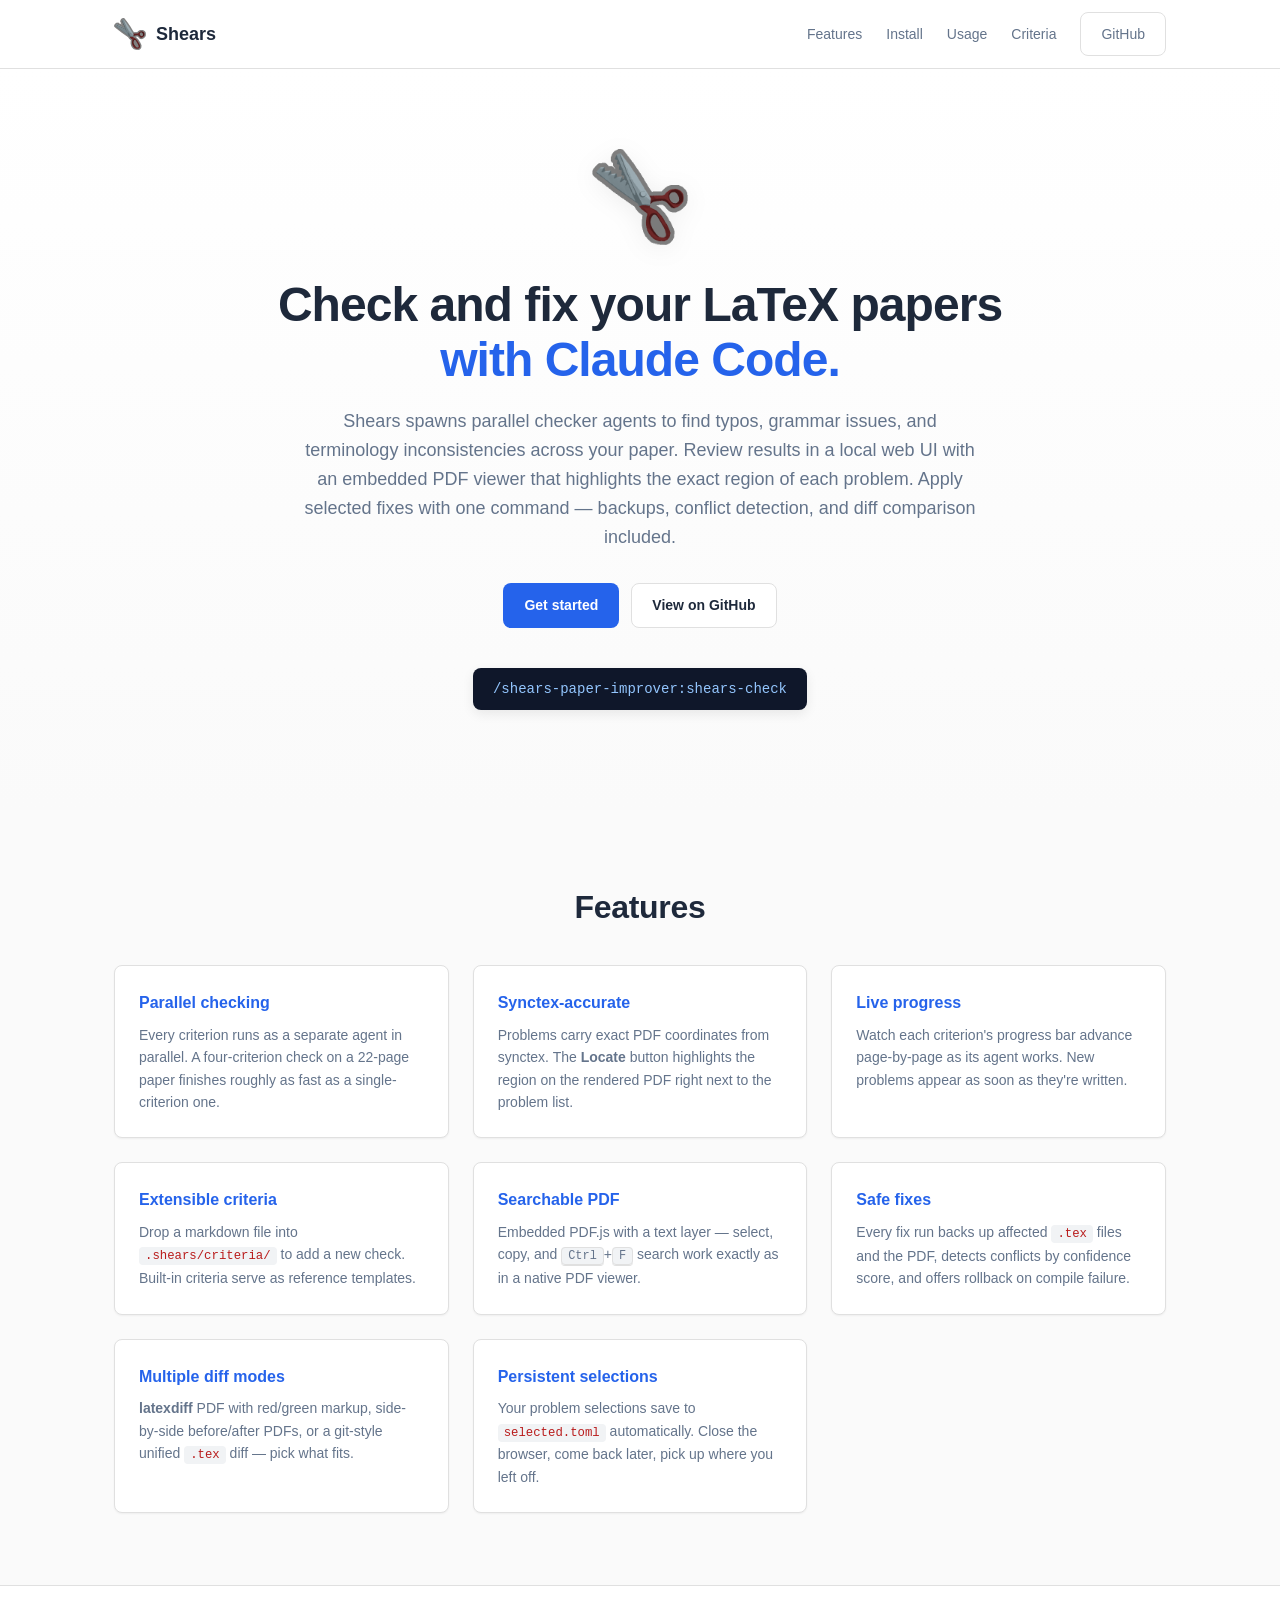
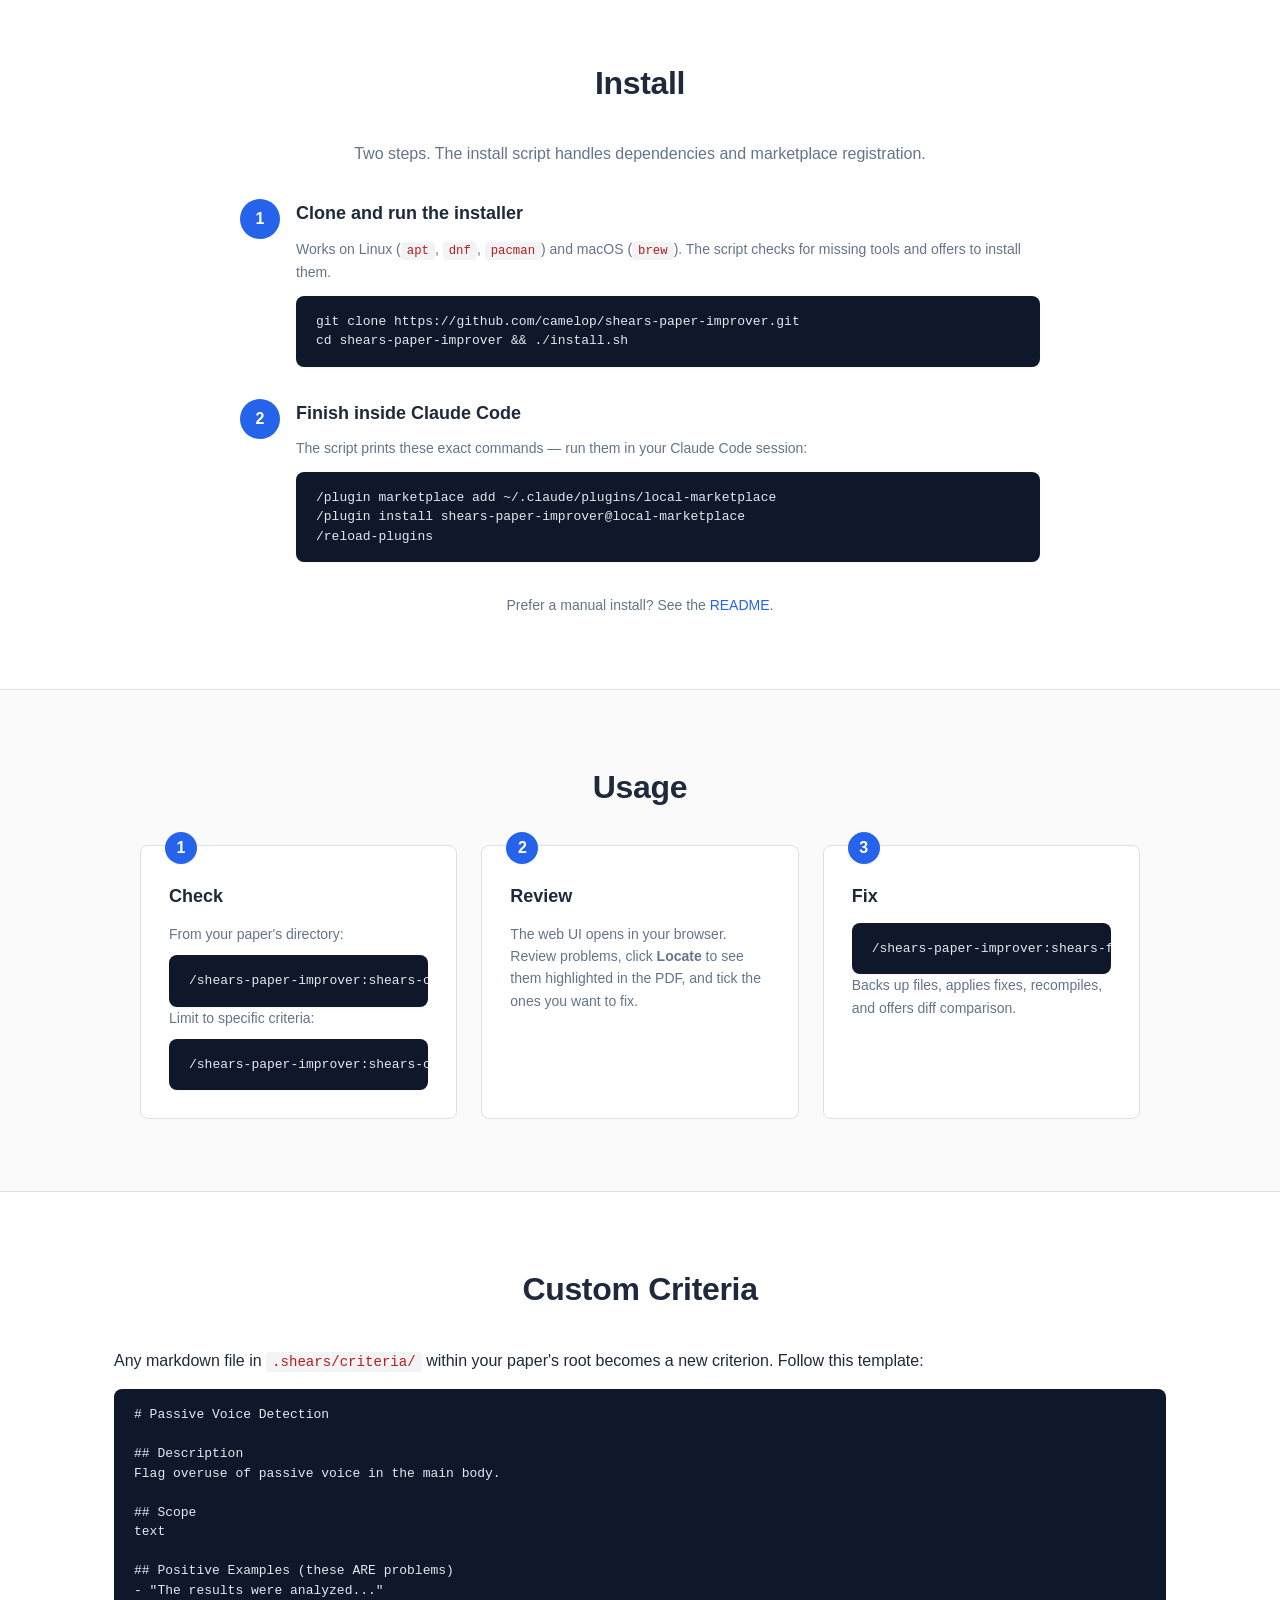
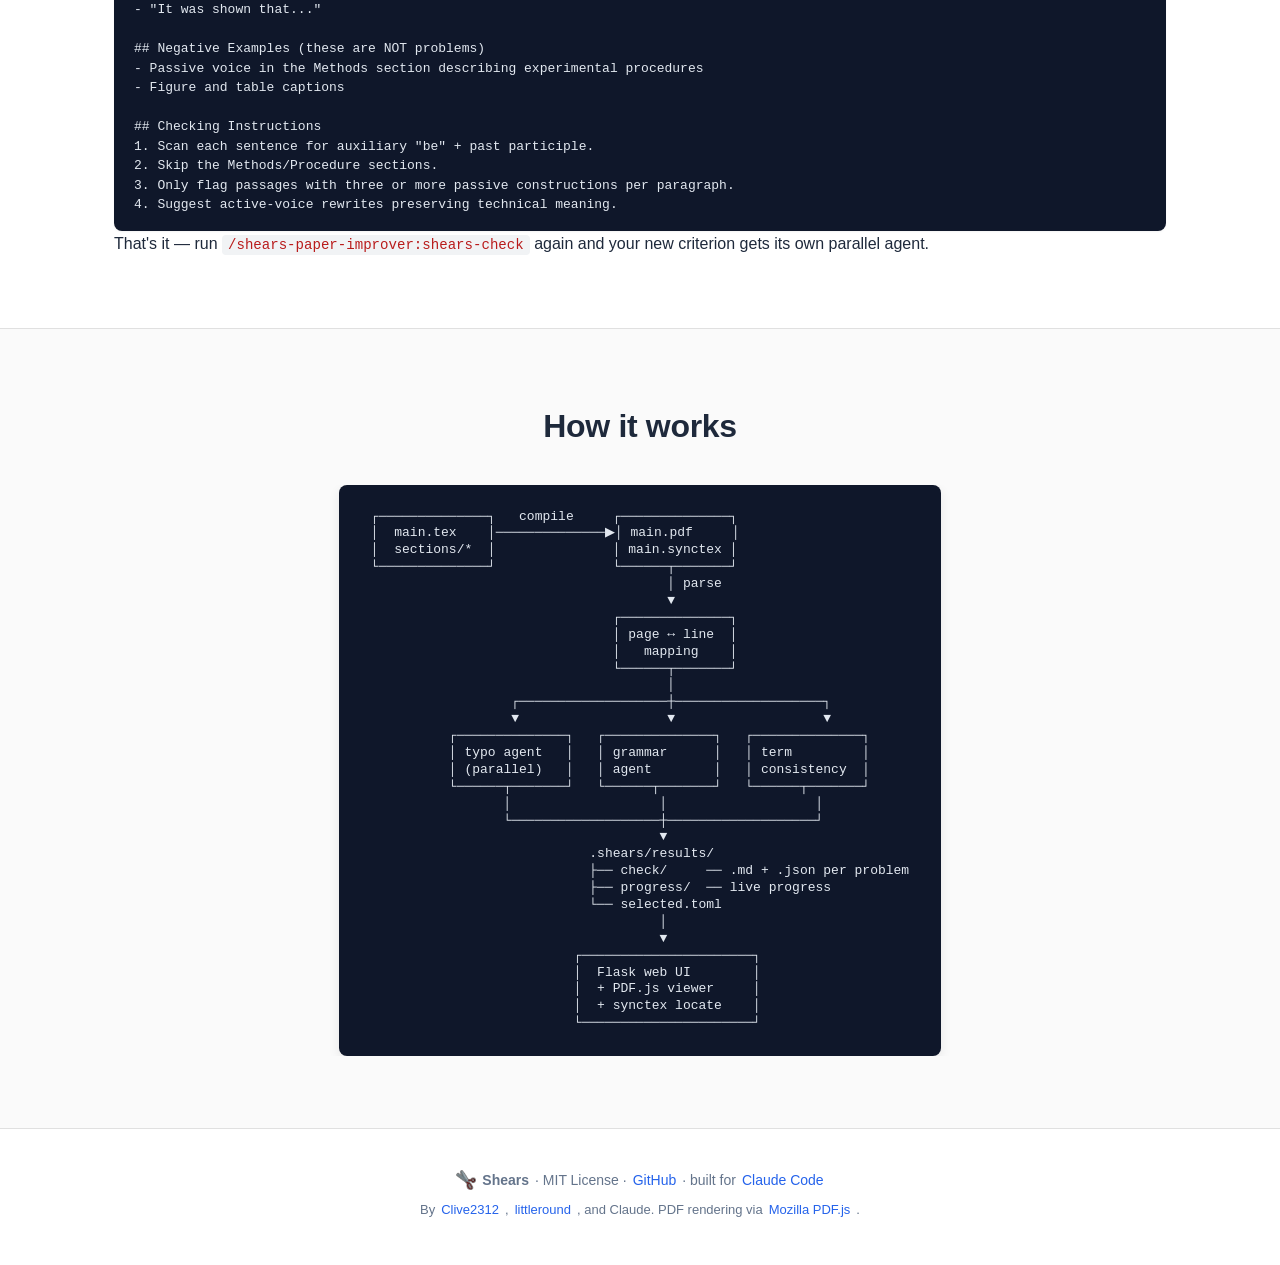
==== docs/index.html @ 030be693 "Initial release of Shears — LaTeX paper quality checker and fixer A Claude Code plugin that: - Spawn" ====
<!DOCTYPE html>
<html lang="en">
<head>
  <meta charset="UTF-8">
  <meta name="viewport" content="width=device-width, initial-scale=1.0">
  <title>Shears — LaTeX Paper Improver</title>
  <meta name="description" content="A Claude Code plugin that checks and fixes LaTeX paper quality using configurable criteria, synctex-based PDF mapping, and a local web UI with inline PDF viewer.">
  <link rel="icon" type="image/png" href="assets/logo.png">
  <link rel="stylesheet" href="style.css">
</head>
<body>

<header class="site-header">
  <div class="container">
    <a href="#" class="brand">
      <img src="assets/logo.png" alt="Shears" class="logo">
      <span>Shears</span>
    </a>
    <nav>
      <a href="#features">Features</a>
      <a href="#install">Install</a>
      <a href="#usage">Usage</a>
      <a href="#custom-criteria">Criteria</a>
      <a href="https://github.com/camelop/shears-paper-improver" class="btn-outline">GitHub</a>
    </nav>
  </div>
</header>

<section class="hero">
  <div class="container">
    <img src="assets/logo.png" alt="Shears" class="hero-logo">
    <h1>Check and fix your LaTeX papers<br><span class="accent">with Claude Code.</span></h1>
    <p class="lead">
      Shears spawns parallel checker agents to find typos, grammar issues, and terminology
      inconsistencies across your paper. Review results in a local web UI with an embedded
      PDF viewer that highlights the exact region of each problem. Apply selected fixes with
      one command — backups, conflict detection, and diff comparison included.
    </p>
    <div class="cta-row">
      <a href="#install" class="btn-primary">Get started</a>
      <a href="https://github.com/camelop/shears-paper-improver" class="btn-outline">View on GitHub</a>
    </div>
    <code class="hero-code">/shears-paper-improver:shears-check</code>
  </div>
</section>

<section id="features" class="section">
  <div class="container">
    <h2>Features</h2>
    <div class="feature-grid">
      <div class="feature">
        <h3>Parallel checking</h3>
        <p>Every criterion runs as a separate agent in parallel. A four-criterion check on a 22-page paper finishes roughly as fast as a single-criterion one.</p>
      </div>
      <div class="feature">
        <h3>Synctex-accurate</h3>
        <p>Problems carry exact PDF coordinates from synctex. The <strong>Locate</strong> button highlights the region on the rendered PDF right next to the problem list.</p>
      </div>
      <div class="feature">
        <h3>Live progress</h3>
        <p>Watch each criterion's progress bar advance page-by-page as its agent works. New problems appear as soon as they're written.</p>
      </div>
      <div class="feature">
        <h3>Extensible criteria</h3>
        <p>Drop a markdown file into <code>.shears/criteria/</code> to add a new check. Built-in criteria serve as reference templates.</p>
      </div>
      <div class="feature">
        <h3>Searchable PDF</h3>
        <p>Embedded PDF.js with a text layer — select, copy, and <kbd>Ctrl</kbd>+<kbd>F</kbd> search work exactly as in a native PDF viewer.</p>
      </div>
      <div class="feature">
        <h3>Safe fixes</h3>
        <p>Every fix run backs up affected <code>.tex</code> files and the PDF, detects conflicts by confidence score, and offers rollback on compile failure.</p>
      </div>
      <div class="feature">
        <h3>Multiple diff modes</h3>
        <p><strong>latexdiff</strong> PDF with red/green markup, side-by-side before/after PDFs, or a git-style unified <code>.tex</code> diff — pick what fits.</p>
      </div>
      <div class="feature">
        <h3>Persistent selections</h3>
        <p>Your problem selections save to <code>selected.toml</code> automatically. Close the browser, come back later, pick up where you left off.</p>
      </div>
    </div>
  </div>
</section>

<section id="install" class="section section-alt">
  <div class="container">
    <h2>Install</h2>
    <p style="text-align:center;color:var(--text-muted);margin-bottom:32px">Two steps. The install script handles dependencies and marketplace registration.</p>
    <ol class="install-steps">
      <li>
        <h3>Clone and run the installer</h3>
        <p>Works on Linux (<code>apt</code>, <code>dnf</code>, <code>pacman</code>) and macOS (<code>brew</code>). The script checks for missing tools and offers to install them.</p>
        <pre><code>git clone https://github.com/camelop/shears-paper-improver.git
cd shears-paper-improver && ./install.sh</code></pre>
      </li>
      <li>
        <h3>Finish inside Claude Code</h3>
        <p>The script prints these exact commands — run them in your Claude Code session:</p>
        <pre><code>/plugin marketplace add ~/.claude/plugins/local-marketplace
/plugin install shears-paper-improver@local-marketplace
/reload-plugins</code></pre>
      </li>
    </ol>
    <p style="text-align:center;margin-top:32px;color:var(--text-muted);font-size:14px">
      Prefer a manual install? See the <a href="https://github.com/camelop/shears-paper-improver#manual-install-no-script">README</a>.
    </p>
  </div>
</section>

<section id="usage" class="section">
  <div class="container">
    <h2>Usage</h2>
    <div class="usage-grid">
      <div class="usage-step">
        <span class="step-num">1</span>
        <h3>Check</h3>
        <p>From your paper's directory:</p>
        <pre><code>/shears-paper-improver:shears-check</code></pre>
        <p>Limit to specific criteria:</p>
        <pre><code>/shears-paper-improver:shears-check typo,grammar</code></pre>
      </div>
      <div class="usage-step">
        <span class="step-num">2</span>
        <h3>Review</h3>
        <p>The web UI opens in your browser. Review problems, click <strong>Locate</strong> to see them highlighted in the PDF, and tick the ones you want to fix.</p>
      </div>
      <div class="usage-step">
        <span class="step-num">3</span>
        <h3>Fix</h3>
        <pre><code>/shears-paper-improver:shears-fix</code></pre>
        <p>Backs up files, applies fixes, recompiles, and offers diff comparison.</p>
      </div>
    </div>
  </div>
</section>

<section id="custom-criteria" class="section section-alt">
  <div class="container">
    <h2>Custom Criteria</h2>
    <p>Any markdown file in <code>.shears/criteria/</code> within your paper's root becomes a new criterion. Follow this template:</p>
    <pre><code># Passive Voice Detection

## Description
Flag overuse of passive voice in the main body.

## Scope
text

## Positive Examples (these ARE problems)
- "The results were analyzed..."
- "It was shown that..."

## Negative Examples (these are NOT problems)
- Passive voice in the Methods section describing experimental procedures
- Figure and table captions

## Checking Instructions
1. Scan each sentence for auxiliary "be" + past participle.
2. Skip the Methods/Procedure sections.
3. Only flag passages with three or more passive constructions per paragraph.
4. Suggest active-voice rewrites preserving technical meaning.</code></pre>
    <p>That's it — run <code>/shears-paper-improver:shears-check</code> again and your new criterion gets its own parallel agent.</p>
  </div>
</section>

<section id="how" class="section">
  <div class="container">
    <h2>How it works</h2>
    <div class="arch-wrap">
      <pre class="arch">
┌──────────────┐   compile     ┌──────────────┐
│  main.tex    │──────────────▶│ main.pdf     │
│  sections/*  │               │ main.synctex │
└──────────────┘               └──────┬───────┘
                                      │ parse
                                      ▼
                               ┌──────────────┐
                               │ page ↔ line  │
                               │   mapping    │
                               └──────┬───────┘
                                      │
                  ┌───────────────────┼───────────────────┐
                  ▼                   ▼                   ▼
          ┌──────────────┐   ┌──────────────┐   ┌──────────────┐
          │ typo agent   │   │ grammar      │   │ term         │
          │ (parallel)   │   │ agent        │   │ consistency  │
          └──────┬───────┘   └──────┬───────┘   └──────┬───────┘
                 │                   │                   │
                 └───────────────────┼───────────────────┘
                                     ▼
                            .shears/results/
                            ├── check/     ── .md + .json per problem
                            ├── progress/  ── live progress
                            └── selected.toml
                                     │
                                     ▼
                          ┌──────────────────────┐
                          │  Flask web UI        │
                          │  + PDF.js viewer     │
                          │  + synctex locate    │
                          └──────────────────────┘</pre>
    </div>
  </div>
</section>

<footer class="site-footer">
  <div class="container">
    <p>
      <img src="assets/logo.png" alt="" class="footer-logo">
      <strong>Shears</strong> · MIT License ·
      <a href="https://github.com/camelop/shears-paper-improver">GitHub</a> ·
      built for <a href="https://claude.com/claude-code">Claude Code</a>
    </p>
    <p class="small">
      By <a href="https://github.com/Clive2312">Clive2312</a>,
      <a href="https://github.com/camelop">littleround</a>, and Claude.
      PDF rendering via <a href="https://mozilla.github.io/pdf.js/">Mozilla PDF.js</a>.
    </p>
  </div>
</footer>

</body>
</html>
---- docs/style.css ----
:root {
  --bg: #fafafa;
  --bg-alt: #f1f3f5;
  --surface: #ffffff;
  --border: #e0e0e0;
  --text: #1e293b;
  --text-muted: #64748b;
  --accent: #2563eb;
  --accent-light: #dbeafe;
  --accent-dark: #1d4ed8;
  --success: #16a34a;
  --font-sans: -apple-system, BlinkMacSystemFont, 'Inter', 'Segoe UI', Roboto, sans-serif;
  --font-mono: 'JetBrains Mono', 'Fira Code', 'SF Mono', Menlo, monospace;
  --radius: 8px;
  --shadow-sm: 0 1px 2px rgba(0, 0, 0, 0.05);
  --shadow-md: 0 4px 12px rgba(0, 0, 0, 0.08);
}

* { box-sizing: border-box; margin: 0; padding: 0; }

html { scroll-behavior: smooth; }

body {
  font-family: var(--font-sans);
  background: var(--bg);
  color: var(--text);
  line-height: 1.6;
  -webkit-font-smoothing: antialiased;
  -moz-osx-font-smoothing: grayscale;
}

.container {
  max-width: 1100px;
  margin: 0 auto;
  padding: 0 24px;
}

a {
  color: var(--accent);
  text-decoration: none;
  transition: color 0.15s;
}
a:hover { color: var(--accent-dark); }

code, pre {
  font-family: var(--font-mono);
  font-size: 0.9em;
}
code {
  background: var(--bg-alt);
  padding: 2px 6px;
  border-radius: 4px;
  color: #b91c1c;
  font-size: 0.88em;
}
pre {
  background: #0f172a;
  color: #e2e8f0;
  padding: 16px 20px;
  border-radius: var(--radius);
  overflow-x: auto;
  line-height: 1.5;
  font-size: 13px;
  box-shadow: var(--shadow-sm);
}
pre code {
  background: transparent;
  padding: 0;
  color: inherit;
  font-size: inherit;
}
kbd {
  font-family: var(--font-mono);
  font-size: 0.85em;
  background: var(--bg-alt);
  border: 1px solid var(--border);
  border-radius: 4px;
  padding: 1px 6px;
  box-shadow: 0 1px 0 var(--border);
}

/* Header */
.site-header {
  background: var(--surface);
  border-bottom: 1px solid var(--border);
  position: sticky;
  top: 0;
  z-index: 100;
  backdrop-filter: blur(8px);
  background: rgba(255, 255, 255, 0.9);
}
.site-header .container {
  display: flex;
  justify-content: space-between;
  align-items: center;
  padding-top: 12px;
  padding-bottom: 12px;
}
.brand {
  display: flex;
  align-items: center;
  gap: 10px;
  font-weight: 700;
  font-size: 18px;
  color: var(--text);
}
.brand:hover { color: var(--text); }
.logo {
  width: 32px;
  height: 32px;
  object-fit: contain;
}
.site-header nav {
  display: flex;
  gap: 24px;
  align-items: center;
}
.site-header nav a {
  color: var(--text-muted);
  font-weight: 500;
  font-size: 14px;
}
.site-header nav a:hover { color: var(--text); }

/* Buttons */
.btn-primary, .btn-outline {
  display: inline-block;
  padding: 10px 20px;
  border-radius: var(--radius);
  font-weight: 600;
  font-size: 14px;
  transition: all 0.15s;
  border: 1.5px solid transparent;
}
.btn-primary {
  background: var(--accent);
  color: white;
}
.btn-primary:hover {
  background: var(--accent-dark);
  color: white;
  transform: translateY(-1px);
  box-shadow: var(--shadow-md);
}
.btn-outline {
  background: var(--surface);
  color: var(--text);
  border-color: var(--border);
}
.btn-outline:hover {
  border-color: var(--accent);
  color: var(--accent);
}

/* Hero */
.hero {
  padding: 80px 0 100px;
  text-align: center;
  background: linear-gradient(180deg, var(--surface) 0%, var(--bg) 100%);
}
.hero-logo {
  width: 96px;
  height: 96px;
  margin-bottom: 24px;
  filter: drop-shadow(0 4px 12px rgba(0, 0, 0, 0.08));
}
.hero h1 {
  font-size: 48px;
  font-weight: 800;
  line-height: 1.15;
  letter-spacing: -0.02em;
  margin-bottom: 20px;
  color: var(--text);
}
.hero .accent { color: var(--accent); }
.hero .lead {
  font-size: 18px;
  color: var(--text-muted);
  max-width: 680px;
  margin: 0 auto 32px;
  line-height: 1.6;
}
.cta-row {
  display: flex;
  justify-content: center;
  gap: 12px;
  margin-bottom: 40px;
  flex-wrap: wrap;
}
.hero-code {
  display: inline-block;
  background: #0f172a;
  color: #93c5fd;
  padding: 10px 20px;
  border-radius: var(--radius);
  font-size: 14px;
  font-family: var(--font-mono);
  box-shadow: var(--shadow-md);
}

/* Sections */
.section {
  padding: 72px 0;
}
.section-alt {
  background: var(--surface);
  border-top: 1px solid var(--border);
  border-bottom: 1px solid var(--border);
}
.section h2 {
  font-size: 32px;
  font-weight: 700;
  letter-spacing: -0.01em;
  margin-bottom: 32px;
  text-align: center;
}
.section p { margin-bottom: 16px; }
.section p:last-child { margin-bottom: 0; }

/* Feature grid */
.feature-grid {
  display: grid;
  grid-template-columns: repeat(auto-fit, minmax(260px, 1fr));
  gap: 24px;
}
.feature {
  background: var(--surface);
  border: 1px solid var(--border);
  border-radius: var(--radius);
  padding: 24px;
  box-shadow: var(--shadow-sm);
  transition: transform 0.15s, box-shadow 0.15s;
}
.feature:hover {
  transform: translateY(-2px);
  box-shadow: var(--shadow-md);
}
.feature h3 {
  font-size: 16px;
  font-weight: 600;
  margin-bottom: 8px;
  color: var(--accent);
}
.feature p {
  font-size: 14px;
  color: var(--text-muted);
  line-height: 1.6;
}

/* Install steps */
.install-steps {
  list-style: none;
  counter-reset: step;
  max-width: 800px;
  margin: 0 auto;
}
.install-steps li {
  counter-increment: step;
  padding-left: 56px;
  position: relative;
  margin-bottom: 32px;
}
.install-steps li::before {
  content: counter(step);
  position: absolute;
  left: 0;
  top: 0;
  width: 40px;
  height: 40px;
  border-radius: 50%;
  background: var(--accent);
  color: white;
  display: flex;
  align-items: center;
  justify-content: center;
  font-weight: 700;
  font-size: 16px;
}
.install-steps h3 {
  font-size: 18px;
  font-weight: 600;
  margin-bottom: 10px;
}
.install-steps p {
  color: var(--text-muted);
  font-size: 14px;
  margin-bottom: 12px;
}

/* Usage grid */
.usage-grid {
  display: grid;
  grid-template-columns: repeat(auto-fit, minmax(280px, 1fr));
  gap: 24px;
  max-width: 1000px;
  margin: 0 auto;
}
.usage-step {
  background: var(--surface);
  border: 1px solid var(--border);
  border-radius: var(--radius);
  padding: 28px;
  position: relative;
}
.step-num {
  position: absolute;
  top: -14px;
  left: 24px;
  width: 32px;
  height: 32px;
  background: var(--accent);
  color: white;
  border-radius: 50%;
  display: flex;
  align-items: center;
  justify-content: center;
  font-weight: 700;
  box-shadow: var(--shadow-sm);
}
.usage-step h3 {
  font-size: 18px;
  font-weight: 600;
  margin: 8px 0 12px;
}
.usage-step p {
  color: var(--text-muted);
  font-size: 14px;
  margin-bottom: 10px;
}

/* Architecture diagram */
.arch-wrap {
  display: flex;
  justify-content: center;
  overflow-x: auto;
}
.arch {
  background: #0f172a;
  color: #e2e8f0;
  padding: 24px 32px;
  border-radius: var(--radius);
  line-height: 1.3;
  font-size: 13px;
  box-shadow: var(--shadow-md);
}

/* Footer */
.site-footer {
  background: var(--surface);
  border-top: 1px solid var(--border);
  padding: 40px 0;
  text-align: center;
}
.site-footer p {
  color: var(--text-muted);
  font-size: 14px;
  margin-bottom: 8px;
  display: flex;
  align-items: center;
  justify-content: center;
  gap: 6px;
  flex-wrap: wrap;
}
.site-footer .small { font-size: 13px; }
.footer-logo {
  width: 20px;
  height: 20px;
  vertical-align: middle;
}

/* Responsive */
@media (max-width: 720px) {
  .hero { padding: 48px 0 64px; }
  .hero h1 { font-size: 32px; }
  .hero .lead { font-size: 16px; }
  .section { padding: 56px 0; }
  .section h2 { font-size: 26px; }
  .site-header nav { gap: 14px; }
  .site-header nav a:not(.btn-outline) { display: none; }
  .site-header nav a:nth-last-child(1) { display: inline-block; }
}

@media (prefers-color-scheme: dark) {
  :root {
    --bg: #0a0a0a;
    --bg-alt: #18181b;
    --surface: #111113;
    --border: #27272a;
    --text: #e4e4e7;
    --text-muted: #a1a1aa;
    --accent: #60a5fa;
    --accent-light: #1e3a8a;
    --accent-dark: #93c5fd;
  }
  .site-header { background: rgba(17, 17, 19, 0.9); }
  code { color: #fca5a5; }
  .hero { background: linear-gradient(180deg, var(--surface) 0%, var(--bg) 100%); }
}
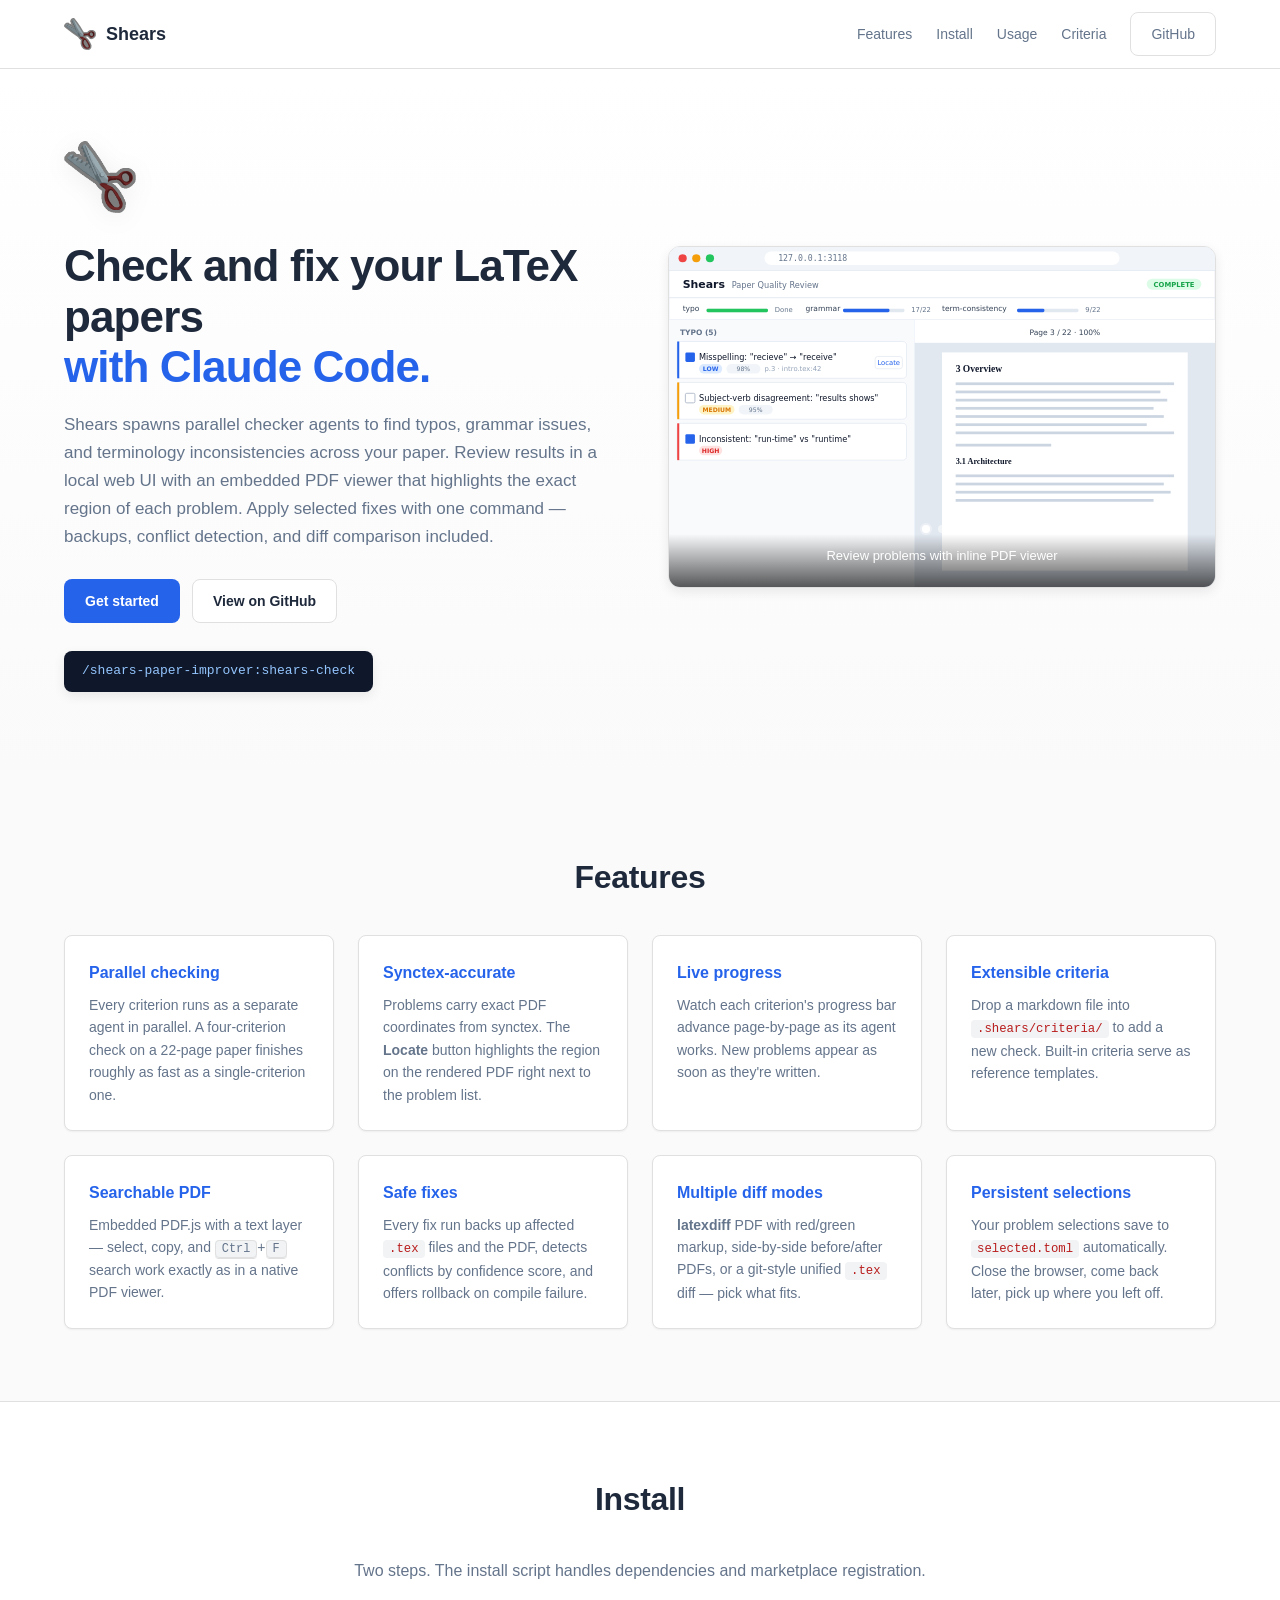
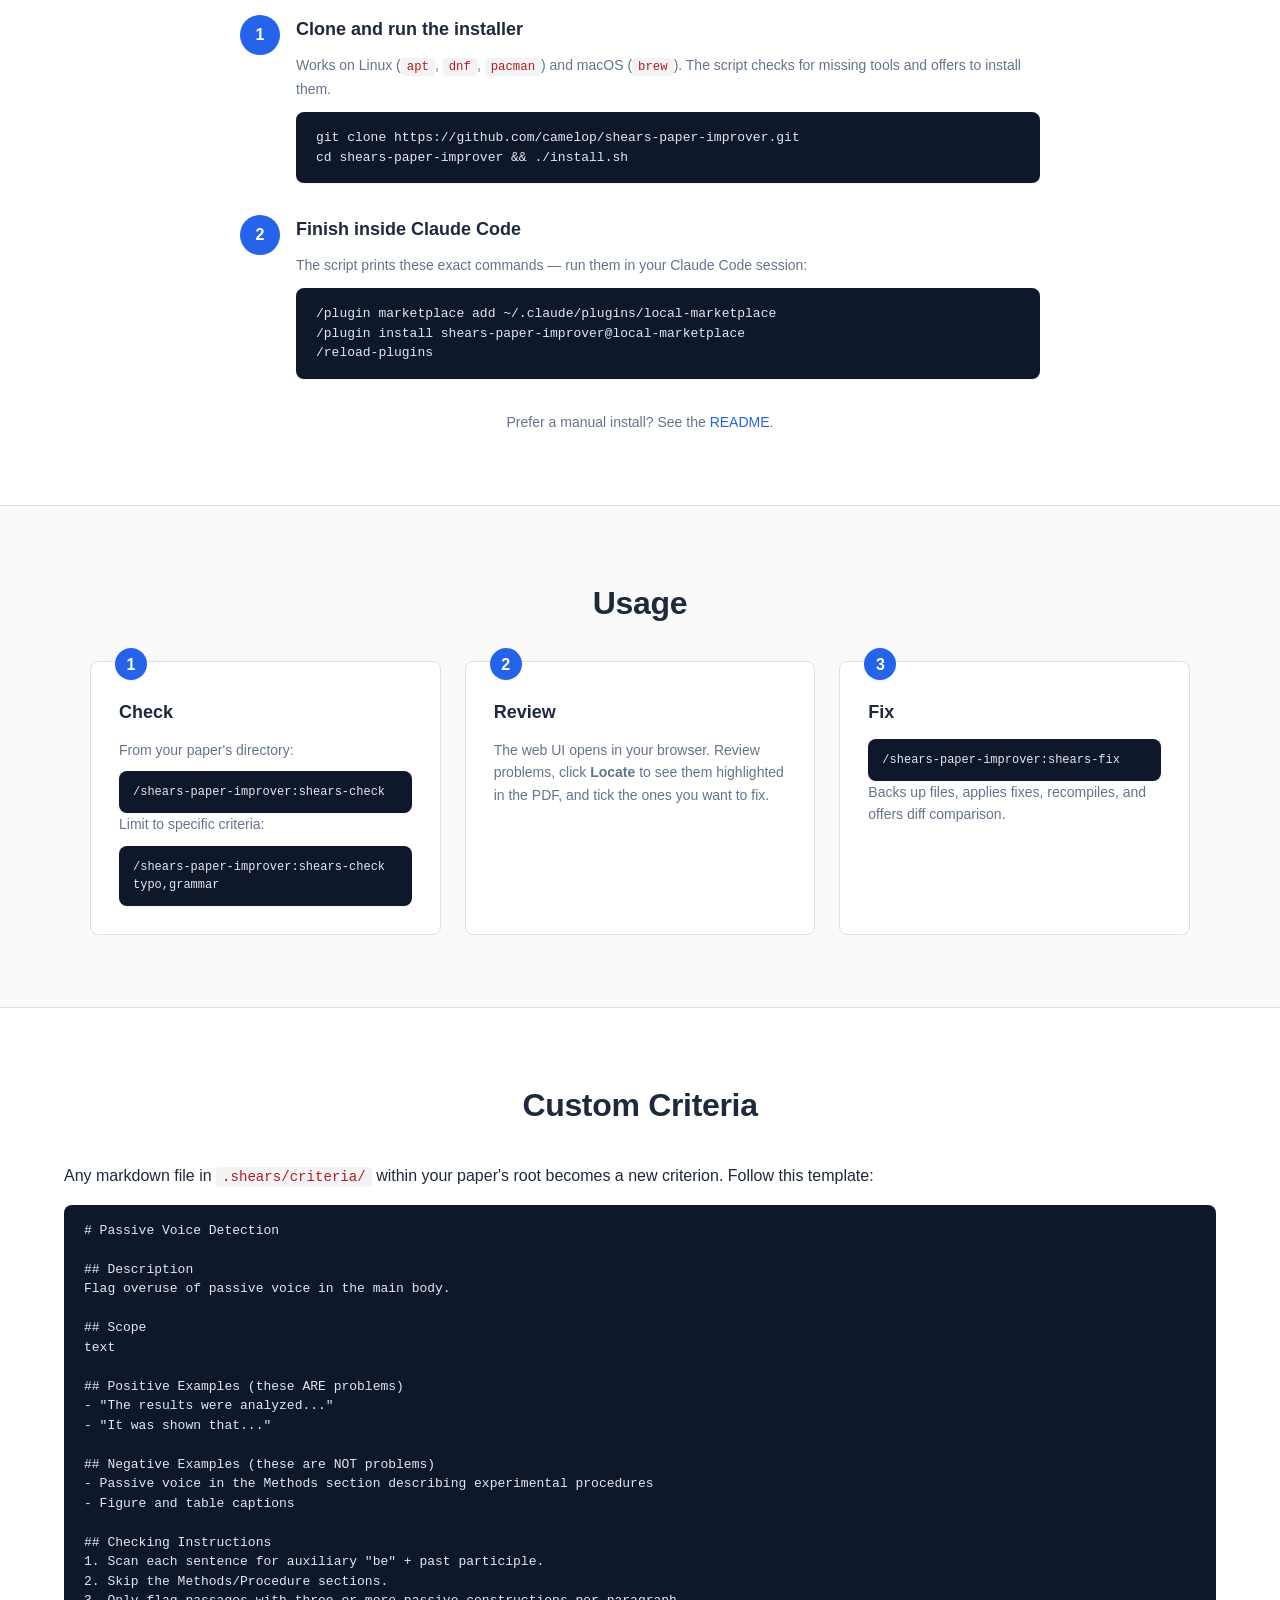
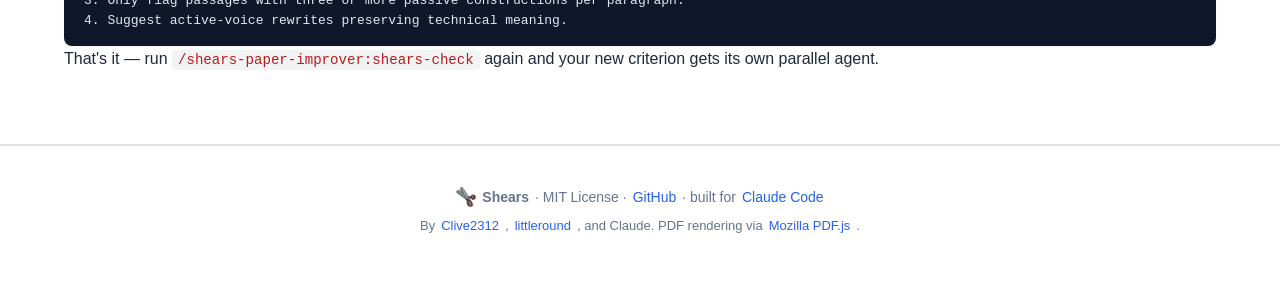
==== commit 29ef2262: "UX improvements: continuous PDF scroll, redesigned hero, screenshot carousel Docs site: - Hero split" ====
--- a/docs/index.html
+++ b/docs/index.html
@@ -27,20 +27,45 @@
 </header>
 
 <section class="hero">
-  <div class="container">
-    <img src="assets/logo.png" alt="Shears" class="hero-logo">
-    <h1>Check and fix your LaTeX papers<br><span class="accent">with Claude Code.</span></h1>
-    <p class="lead">
-      Shears spawns parallel checker agents to find typos, grammar issues, and terminology
-      inconsistencies across your paper. Review results in a local web UI with an embedded
-      PDF viewer that highlights the exact region of each problem. Apply selected fixes with
-      one command — backups, conflict detection, and diff comparison included.
-    </p>
-    <div class="cta-row">
-      <a href="#install" class="btn-primary">Get started</a>
-      <a href="https://github.com/camelop/shears-paper-improver" class="btn-outline">View on GitHub</a>
-    </div>
-    <code class="hero-code">/shears-paper-improver:shears-check</code>
+  <div class="container hero-grid">
+    <div class="hero-text">
+      <img src="assets/logo.png" alt="Shears" class="hero-logo">
+      <h1>Check and fix your LaTeX papers<br><span class="accent">with Claude Code.</span></h1>
+      <p class="lead">
+        Shears spawns parallel checker agents to find typos, grammar issues, and terminology
+        inconsistencies across your paper. Review results in a local web UI with an embedded
+        PDF viewer that highlights the exact region of each problem. Apply selected fixes with
+        one command — backups, conflict detection, and diff comparison included.
+      </p>
+      <div class="cta-row">
+        <a href="#install" class="btn-primary">Get started</a>
+        <a href="https://github.com/camelop/shears-paper-improver" class="btn-outline">View on GitHub</a>
+      </div>
+      <code class="hero-code">/shears-paper-improver:shears-check</code>
+    </div>
+    <div class="hero-visual">
+      <div class="carousel" id="screenshot-carousel">
+        <div class="carousel-track">
+          <figure class="slide active">
+            <img src="assets/screenshot-1.svg" alt="Shears web UI — problem list with PDF viewer">
+            <figcaption>Review problems with inline PDF viewer</figcaption>
+          </figure>
+          <figure class="slide">
+            <img src="assets/screenshot-2.svg" alt="Shears web UI — locate highlights">
+            <figcaption>Locate a problem — highlighted on the PDF</figcaption>
+          </figure>
+          <figure class="slide">
+            <img src="assets/screenshot-3.svg" alt="Shears fix workflow">
+            <figcaption>Apply selected fixes with safe backups</figcaption>
+          </figure>
+        </div>
+        <div class="carousel-dots">
+          <button class="dot active" data-idx="0" aria-label="Slide 1"></button>
+          <button class="dot" data-idx="1" aria-label="Slide 2"></button>
+          <button class="dot" data-idx="2" aria-label="Slide 3"></button>
+        </div>
+      </div>
+    </div>
   </div>
 </section>
 
@@ -165,46 +190,6 @@
   </div>
 </section>
 
-<section id="how" class="section">
-  <div class="container">
-    <h2>How it works</h2>
-    <div class="arch-wrap">
-      <pre class="arch">
-┌──────────────┐   compile     ┌──────────────┐
-│  main.tex    │──────────────▶│ main.pdf     │
-│  sections/*  │               │ main.synctex │
-└──────────────┘               └──────┬───────┘
-                                      │ parse
-                                      ▼
-                               ┌──────────────┐
-                               │ page ↔ line  │
-                               │   mapping    │
-                               └──────┬───────┘
-                                      │
-                  ┌───────────────────┼───────────────────┐
-                  ▼                   ▼                   ▼
-          ┌──────────────┐   ┌──────────────┐   ┌──────────────┐
-          │ typo agent   │   │ grammar      │   │ term         │
-          │ (parallel)   │   │ agent        │   │ consistency  │
-          └──────┬───────┘   └──────┬───────┘   └──────┬───────┘
-                 │                   │                   │
-                 └───────────────────┼───────────────────┘
-                                     ▼
-                            .shears/results/
-                            ├── check/     ── .md + .json per problem
-                            ├── progress/  ── live progress
-                            └── selected.toml
-                                     │
-                                     ▼
-                          ┌──────────────────────┐
-                          │  Flask web UI        │
-                          │  + PDF.js viewer     │
-                          │  + synctex locate    │
-                          └──────────────────────┘</pre>
-    </div>
-  </div>
-</section>
-
 <footer class="site-footer">
   <div class="container">
     <p>
@@ -221,5 +206,41 @@
   </div>
 </footer>
 
+<script>
+// Carousel auto-advance + manual dot navigation
+(function() {
+  const carousel = document.getElementById('screenshot-carousel');
+  if (!carousel) return;
+  const slides = carousel.querySelectorAll('.slide');
+  const dots = carousel.querySelectorAll('.dot');
+  let idx = 0;
+  let timer;
+
+  function show(n) {
+    idx = (n + slides.length) % slides.length;
+    slides.forEach((s, i) => s.classList.toggle('active', i === idx));
+    dots.forEach((d, i) => d.classList.toggle('active', i === idx));
+  }
+  function advance() { show(idx + 1); }
+  function resetTimer() {
+    clearInterval(timer);
+    timer = setInterval(advance, 5000);
+  }
+
+  dots.forEach(dot => {
+    dot.addEventListener('click', () => {
+      show(parseInt(dot.dataset.idx, 10));
+      resetTimer();
+    });
+  });
+
+  // Pause on hover
+  carousel.addEventListener('mouseenter', () => clearInterval(timer));
+  carousel.addEventListener('mouseleave', resetTimer);
+
+  resetTimer();
+})();
+</script>
+
 </body>
 </html>
--- a/docs/style.css
+++ b/docs/style.css
@@ -30,7 +30,7 @@
 }
 
 .container {
-  max-width: 1100px;
+  max-width: 1200px;
   margin: 0 auto;
   padding: 0 24px;
 }
@@ -154,48 +154,125 @@
 
 /* Hero */
 .hero {
-  padding: 80px 0 100px;
-  text-align: center;
+  padding: 72px 0 88px;
   background: linear-gradient(180deg, var(--surface) 0%, var(--bg) 100%);
 }
+.hero-grid {
+  display: grid;
+  grid-template-columns: minmax(0, 1fr) minmax(0, 1fr);
+  gap: 56px;
+  align-items: center;
+}
+.hero-text { min-width: 0; }
 .hero-logo {
-  width: 96px;
-  height: 96px;
-  margin-bottom: 24px;
+  width: 72px;
+  height: 72px;
+  margin-bottom: 20px;
   filter: drop-shadow(0 4px 12px rgba(0, 0, 0, 0.08));
 }
 .hero h1 {
-  font-size: 48px;
+  font-size: 44px;
   font-weight: 800;
   line-height: 1.15;
   letter-spacing: -0.02em;
-  margin-bottom: 20px;
+  margin-bottom: 18px;
   color: var(--text);
 }
 .hero .accent { color: var(--accent); }
 .hero .lead {
-  font-size: 18px;
-  color: var(--text-muted);
-  max-width: 680px;
-  margin: 0 auto 32px;
-  line-height: 1.6;
+  font-size: 17px;
+  color: var(--text-muted);
+  margin: 0 0 28px;
+  line-height: 1.65;
 }
 .cta-row {
   display: flex;
-  justify-content: center;
   gap: 12px;
-  margin-bottom: 40px;
+  margin-bottom: 28px;
   flex-wrap: wrap;
 }
 .hero-code {
   display: inline-block;
   background: #0f172a;
   color: #93c5fd;
-  padding: 10px 20px;
+  padding: 10px 18px;
   border-radius: var(--radius);
-  font-size: 14px;
+  font-size: 13px;
   font-family: var(--font-mono);
   box-shadow: var(--shadow-md);
+}
+
+/* Screenshot carousel */
+.hero-visual { min-width: 0; }
+.carousel {
+  position: relative;
+  width: 100%;
+  aspect-ratio: 16 / 10;
+  background: var(--surface);
+  border: 1px solid var(--border);
+  border-radius: 12px;
+  box-shadow: var(--shadow-md);
+  overflow: hidden;
+}
+.carousel-track {
+  position: relative;
+  width: 100%;
+  height: 100%;
+}
+.slide {
+  position: absolute;
+  inset: 0;
+  margin: 0;
+  opacity: 0;
+  transition: opacity 0.6s ease;
+  display: flex;
+  flex-direction: column;
+  align-items: center;
+  justify-content: center;
+}
+.slide.active { opacity: 1; z-index: 1; }
+.slide img {
+  width: 100%;
+  height: 100%;
+  object-fit: cover;
+  display: block;
+}
+.slide figcaption {
+  position: absolute;
+  left: 0;
+  right: 0;
+  bottom: 0;
+  padding: 12px 20px 20px;
+  background: linear-gradient(to top, rgba(0, 0, 0, 0.65), transparent);
+  color: white;
+  font-size: 13px;
+  font-weight: 500;
+  text-align: center;
+}
+.carousel-dots {
+  position: absolute;
+  bottom: 54px;
+  left: 0;
+  right: 0;
+  display: flex;
+  justify-content: center;
+  gap: 8px;
+  z-index: 2;
+}
+.dot {
+  width: 8px;
+  height: 8px;
+  border-radius: 50%;
+  background: rgba(255, 255, 255, 0.55);
+  border: none;
+  padding: 0;
+  cursor: pointer;
+  transition: background 0.15s, transform 0.15s;
+}
+.dot:hover { transform: scale(1.3); }
+.dot.active {
+  background: white;
+  box-shadow: 0 0 0 2px rgba(255, 255, 255, 0.35);
 }
 
 /* Sections */
@@ -290,9 +367,9 @@
 /* Usage grid */
 .usage-grid {
   display: grid;
-  grid-template-columns: repeat(auto-fit, minmax(280px, 1fr));
+  grid-template-columns: repeat(auto-fit, minmax(320px, 1fr));
   gap: 24px;
-  max-width: 1000px;
+  max-width: 1100px;
   margin: 0 auto;
 }
 .usage-step {
@@ -301,6 +378,13 @@
   border-radius: var(--radius);
   padding: 28px;
   position: relative;
+}
+.usage-step pre {
+  font-size: 12px;
+  padding: 12px 14px;
+  white-space: pre-wrap;
+  overflow-wrap: anywhere;
+  word-break: break-word;
 }
 .step-num {
   position: absolute;
@@ -328,22 +412,6 @@
   margin-bottom: 10px;
 }
 
-/* Architecture diagram */
-.arch-wrap {
-  display: flex;
-  justify-content: center;
-  overflow-x: auto;
-}
-.arch {
-  background: #0f172a;
-  color: #e2e8f0;
-  padding: 24px 32px;
-  border-radius: var(--radius);
-  line-height: 1.3;
-  font-size: 13px;
-  box-shadow: var(--shadow-md);
-}
-
 /* Footer */
 .site-footer {
   background: var(--surface);
@@ -369,6 +437,12 @@
 }
 
 /* Responsive */
+@media (max-width: 960px) {
+  .hero-grid { grid-template-columns: 1fr; gap: 40px; }
+  .hero-text { text-align: center; }
+  .hero-text .cta-row { justify-content: center; }
+  .hero-logo { margin-left: auto; margin-right: auto; display: block; }
+}
 @media (max-width: 720px) {
   .hero { padding: 48px 0 64px; }
   .hero h1 { font-size: 32px; }
